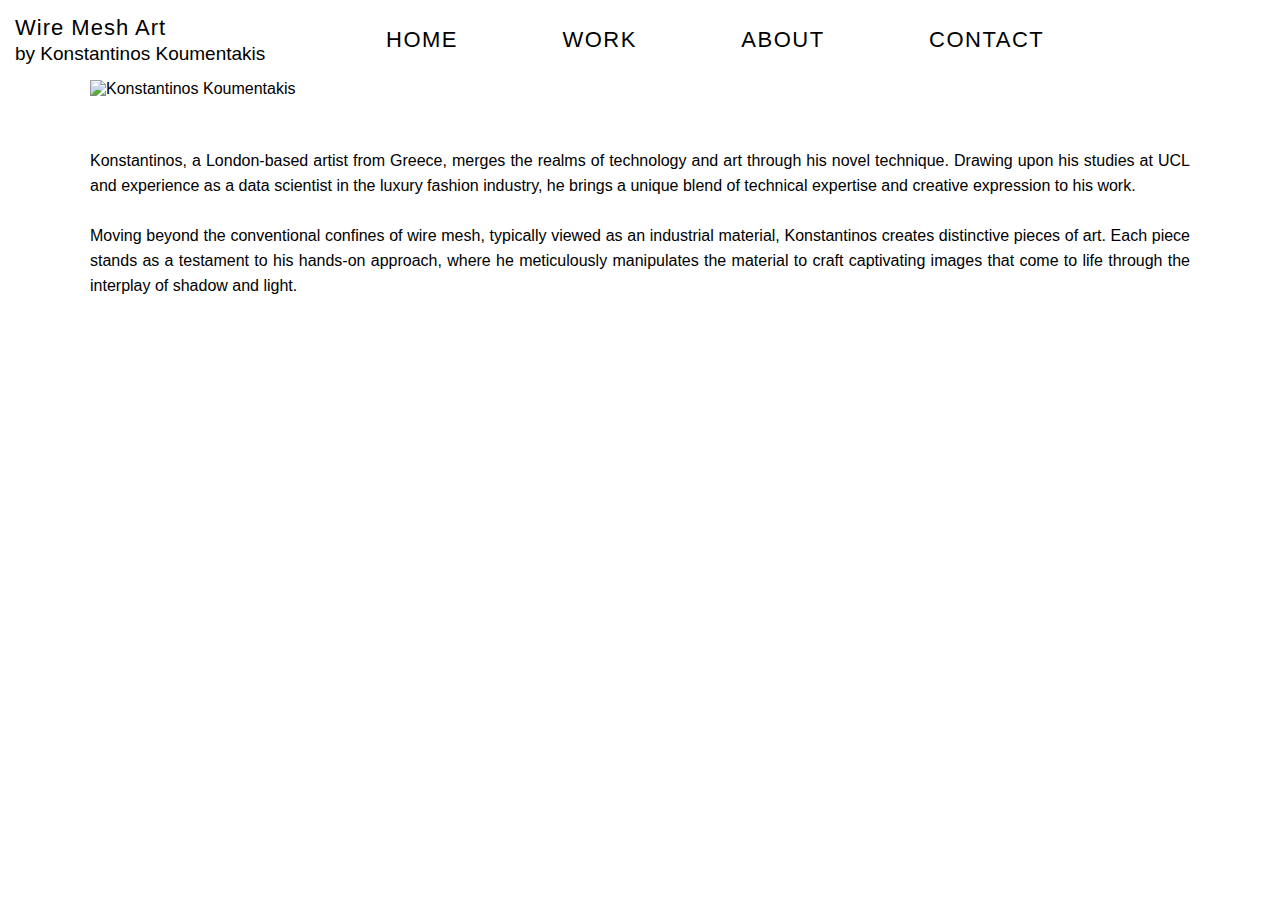
==== about.html @ 1218af3a "Added artist info, centered contact details" ====
<!DOCTYPE html>
<html lang="en">
<head>
    <!-- Metadata -->
    <meta charset="UTF-8" name="viewport" content="width=device-width, initial-scale=1.0">
    <!-- Tab text -->
    <title>Wire Mesh Art | Konstantinos Koumentakis</title>
    <!-- Style -->
    <link rel="stylesheet" type="text/css" href="appearance/styles.css">
</head>
<body>
    <!-- Navigation bar -->
    <nav id="navbar">
        <!-- Brand -->
        <div>
            <p class="brand-name">Wire Mesh Art</p>
            <p class="brand-artist">by Konstantinos Koumentakis</p>
        </div>
        <!-- Menu -->
        <div class="menu-items">
            <a href="index.html">HOME</a>
            <a href="work.html">WORK</a>
            <a href="about.html">ABOUT</a>
            <a href="contact.html">CONTACT</a>
        </div>
        <!-- Sandwich menu -->
        <div class="toggle-menu" onclick="toggleMenu()">
            <img src="images/icons/sandwich_menu.png" alt="menu" style="width: 30px; height: auto;">
        </div>
        <!-- Button to minimise sandwich menu -->
        <div class="close-menu">
            <img src="images/icons/x.png" alt="x" style="width: 30px; height: auto";>
        </div>
    </nav>
    <!-- Content -->
    <main>
        <img src="images/artist/artist.jpg" alt="Konstantinos Koumentakis" style="width: 1100px; max-width: 90%; display: block; margin: 0 auto;">
        <div class="artist-info">
            Konstantinos, a London-based artist from Greece, merges the realms of technology and art through his novel technique.
            Drawing upon his studies at UCL and experience as a data scientist in the luxury fashion industry, he brings a unique blend of technical expertise and creative expression to his work.
            <br>
            <br>
            Moving beyond the conventional confines of wire mesh, typically viewed as an industrial material, Konstantinos creates distinctive pieces of art.
            Each piece stands as a testament to his hands-on approach, where he meticulously manipulates the material to craft captivating images that come to life through the interplay of shadow and light.
        <div>
    </main>
    <!-- Interactivity -->
    <script src="appearance/utils.js"></script>
</body>
</html>
---- appearance/styles.css ----
/* Default style */
body {
    font-family: Noto Sans, sans-serif;
    margin: 0;
    padding: 0;
    font-weight: 200;
}

/* Navigation bar */
nav {
    background-color: rgba(255, 255, 255, 1);
    padding: 15px;
    text-align: center;
    position: sticky;
    top: 0;
    z-index: 999;
    transition: background-color 2s ease;
    display: flex; /* Use flexbox */
    justify-content: space-between;
    align-items: center;
}

/* Navigation bar: Brand */
nav .brand-name {
    margin: 0;
    font-size: 22px;
    text-align: left;
    margin-bottom: 2px;
    letter-spacing: 1px;
}
nav .brand-artist {
    margin: 0;
    font-size: 19px;
    text-align: left;
}

/* Navigation bar: Menu items */
nav .menu-items {
    flex-grow: 1;
    text-align: center;
}
nav .menu-items a {
    color: #000;
    text-decoration: none; /* Remove underline */
    font-size: 22px;
    margin-right: 100px;
    font-weight: 150;
    letter-spacing: 1.5px;
}

/* Hide cropped image */
.home-image {
    width: 100%;
}
.home-image-cropped {
    display: none;
    width: 100%;
}

/* Image grid and stack */
.image-grid {
    display: grid;
    grid-template-columns: repeat(2, 1fr); 
    grid-gap: 20px;
    padding-left: 20px;
    padding-right: 20px;
}
.image-grid img {
    max-width: 100%;
    height: auto;
    display: block;
    margin: 0 auto; /* Center images horizontally */
}
.image-stack {
    display: none;
    width: 92%;
    margin-left: 4%;
    margin-right: 4%;
    margin-bottom: 18px;
}

/* Artwork details */
.artwork-details {
    margin-top: 50px;
    margin-left: 40px;
    margin-bottom: 50px;
    line-height: 10px;
}

/* Artist information */
.artist-info {
    margin-top: 50px;
    margin-left: auto;
    margin-right: auto;
    width: fit-content;
    text-align: justify;
    width: 1100px;
    max-width: 90%;
    display: block;
    line-height: 25px;
}

/* Contact details */
.contact-box {
    margin-top: 100px;
    margin-left: auto;
    margin-right: auto;
    width: fit-content;
    text-align: left;
}
.contact-text {
    font-size: 19px;
    margin-bottom: 25px;
}
.contact-channel {
    margin-bottom: 10px;
    font-size: 19px;
}
.icon {
    margin-right: 10px;
    vertical-align: middle;
}

/* Hide sandwich menu and x buttons */
.toggle-menu {
    display: none;
    width: 30px;
    height: auto;
}
.close-menu {
    display: none;
    width: 30px;
    height: auto;
}

/* Media query for small screens */
@media (max-width: 1100px) {
    /* Show sanwich menu */
    .toggle-menu {
        display: block;
        top: 20px;
        right: 20px;
        cursor: pointer;
        
    }
    
    /* Expanded andwich menu */
    .menu-items {
        display: none; /* Hide by default */
        position: fixed;
        top: 0px;
        right: 0px;
        width: 80%;
        height: 100%;
        background-color: rgba(255, 255, 255, 0.95);
        z-index: 999;
        flex-direction: column;
        justify-content: center;
        align-items: right;
    }

    .menu-items a {
        margin: 20px;
        margin-left: 20%;
    }

    /* Show menu items and close button when sandwich is pressed */
    .menu-items.active {
        display: flex;
    }
    .close-menu.active {
        display: flex;
        z-index: 999;
        position: absolute;
        top: 24px;
        right: 15px;
        cursor: pointer;
    }
    
    /* Hide full home image */
    .home-image {
        display: none;
    }
    .home-image-cropped {
        display: inline-block;
    }
    
    /* Hide image grid */
    .image-grid{
        display: none;
    }
    .image-stack{
        display: block;
    }
    
    /* Decrease artwork details gap */
    .artwork-details {
        margin-top: 30px;
        margin-left: 20px;
        margin-bottom: 30px;
    }
    
    /* Decrease contact gap */
    .contact-box {
        margin-top: 50px;
        margin-left: 50px;
        margin-right: 50px;
        width: fit-content;
    }
}
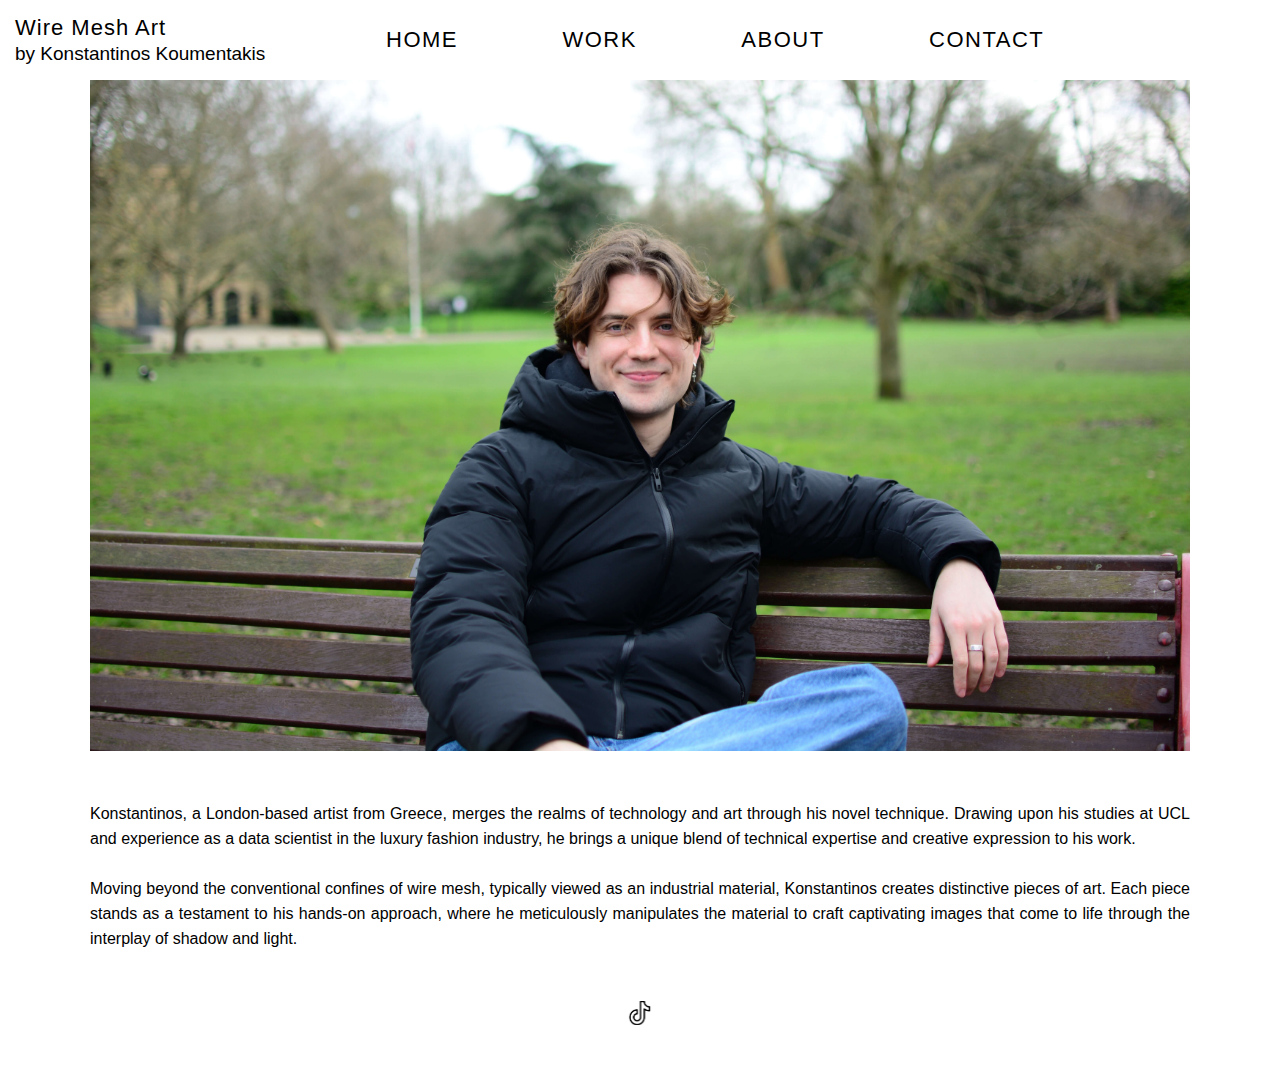
==== commit 713be850: "Make contact form" ====
--- a/about.html
+++ b/about.html
@@ -6,9 +6,9 @@
     <!-- Tab text -->
     <title>Wire Mesh Art | Konstantinos Koumentakis</title>
     <!-- Style -->
-    <link rel="stylesheet" type="text/css" href="appearance/styles.css">
+    <link rel="stylesheet" type="text/css" href="styles/styles.css">
 </head>
-<body>
+<body translate="no">
     <!-- Navigation bar -->
     <nav id="navbar">
         <!-- Brand -->
@@ -25,16 +25,16 @@
         </div>
         <!-- Sandwich menu -->
         <div class="toggle-menu" onclick="toggleMenu()">
-            <img src="images/icons/sandwich_menu.png" alt="menu" style="width: 30px; height: auto;">
+            <img src="assets/icons/sandwich_menu.png" alt="menu" style="width: 30px; height: auto;">
         </div>
         <!-- Button to minimise sandwich menu -->
         <div class="close-menu">
-            <img src="images/icons/x.png" alt="x" style="width: 30px; height: auto";>
+            <img src="assets/icons/x.png" alt="x" style="width: 30px; height: auto";>
         </div>
     </nav>
     <!-- Content -->
     <main>
-        <img src="images/artist/artist.jpg" alt="Konstantinos Koumentakis" style="width: 1100px; max-width: 90%; display: block; margin: 0 auto;">
+        <img src="assets/artist/artist.jpg" alt="Konstantinos Koumentakis" style="width: 1100px; max-width: 90%; display: block; margin: 0 auto;">
         <div class="artist-info">
             Konstantinos, a London-based artist from Greece, merges the realms of technology and art through his novel technique.
             Drawing upon his studies at UCL and experience as a data scientist in the luxury fashion industry, he brings a unique blend of technical expertise and creative expression to his work.
@@ -42,9 +42,15 @@
             <br>
             Moving beyond the conventional confines of wire mesh, typically viewed as an industrial material, Konstantinos creates distinctive pieces of art.
             Each piece stands as a testament to his hands-on approach, where he meticulously manipulates the material to craft captivating images that come to life through the interplay of shadow and light.
-        <div>
+        </div>
+        <!-- Tiktok link -->
+        <div style="text-align: center; margin-bottom: 50px;">
+            <a href="https://www.tiktok.com/@_kkonstantinos">
+                <img src="assets/icons/tiktok.jpg" alt="TikTok icon" class="icon" style="width: 30px; height: auto;">
+            </a>
+        </div>
     </main>
     <!-- Interactivity -->
-    <script src="appearance/utils.js"></script>
+    <script src="functions/utils.js"></script>
 </body>
 </html>--- a/styles/styles.css
+++ b/styles/styles.css
@@ -0,0 +1,226 @@
+/* Default style */
+body {
+    font-family: Noto Sans, sans-serif;
+    margin: 0;
+    padding: 0;
+    font-weight: 200;
+    font-size: 16px;
+}
+
+/* Navigation bar */
+nav {
+    background-color: rgba(255, 255, 255, 1);
+    padding: 15px;
+    text-align: center;
+    position: sticky;
+    top: 0;
+    z-index: 999;
+    transition: background-color 2s ease;
+    display: flex; /* Use flexbox */
+    justify-content: space-between;
+    align-items: center;
+}
+
+/* Navigation bar: Brand */
+nav .brand-name {
+    margin: 0;
+    font-size: 22px;
+    text-align: left;
+    margin-bottom: 2px;
+    letter-spacing: 1px;
+}
+nav .brand-artist {
+    margin: 0;
+    font-size: 19px;
+    text-align: left;
+}
+
+/* Navigation bar: Menu items */
+nav .menu-items {
+    flex-grow: 1;
+    text-align: center;
+}
+nav .menu-items a {
+    color: #000;
+    text-decoration: none; /* Remove underline */
+    font-size: 22px;
+    margin-right: 100px;
+    font-weight: 150;
+    letter-spacing: 1.5px;
+}
+
+/* Hide cropped image */
+.home-image {
+    width: 100%;
+}
+.home-image-cropped {
+    display: none;
+    width: 100%;
+}
+
+/* Image grid and stack */
+.image-grid {
+    display: grid;
+    grid-template-columns: repeat(2, 1fr); 
+    grid-gap: 20px;
+    padding-left: 20px;
+    padding-right: 20px;
+}
+.image-grid img {
+    max-width: 100%;
+    height: auto;
+    display: block;
+    margin: 0 auto; /* Center images horizontally */
+}
+.image-stack {
+    display: none;
+    width: 92%;
+    margin-left: 4%;
+    margin-right: 4%;
+    margin-bottom: 18px;
+}
+
+/* Artwork details */
+.artwork-details {
+    margin-top: 50px;
+    margin-left: 40px;
+    margin-bottom: 50px;
+    line-height: 10px;
+}
+
+/* Artist information */
+.artist-info {
+    margin-top: 50px;
+    margin-bottom: 50px;
+    margin-left: auto;
+    margin-right: auto;
+    text-align: justify;
+    width: 1100px;
+    max-width: 90%;
+    display: block;
+    line-height: 25px;
+}
+
+/* Contact details */
+.contact-form {
+    margin-top: 100px;
+    margin-left: auto;
+    margin-right: auto;
+    width: fit-content;
+    text-align: left;
+}
+
+input {
+    width: 500px;
+    height: 30px;
+    border: none;
+    border-bottom: 1px solid;
+    font-size: 16px;
+    font-weight: 300;
+}
+
+textarea {
+    width: 500px;
+    border: none;
+    border-bottom: 1px solid;
+    font-size: 16px;
+    font-weight: 300;
+}
+
+button[type="submit"] {
+    font-size: 16px;
+    font-weight: 300;
+}
+
+/* Hide sandwich menu and x buttons */
+.toggle-menu {
+    display: none;
+    width: 30px;
+    height: auto;
+}
+.close-menu {
+    display: none;
+    width: 30px;
+    height: auto;
+}
+
+/* Media query for small screens */
+@media (max-width: 1100px) {
+    /* Show sanwich menu */
+    .toggle-menu {
+        display: block;
+        top: 20px;
+        right: 20px;
+        cursor: pointer;
+        
+    }
+    
+    /* Expanded andwich menu */
+    .menu-items {
+        display: none; /* Hide by default */
+        position: fixed;
+        top: 0px;
+        right: 0px;
+        width: 80%;
+        height: 100%;
+        background-color: rgba(255, 255, 255, 0.95);
+        z-index: 999;
+        flex-direction: column;
+        justify-content: center;
+        align-items: right;
+    }
+
+    .menu-items a {
+        margin: 20px;
+        margin-left: 20%;
+    }
+
+    /* Show menu items and close button when sandwich is pressed */
+    .menu-items.active {
+        display: flex;
+    }
+    .close-menu.active {
+        display: flex;
+        z-index: 999;
+        position: absolute;
+        top: 24px;
+        right: 15px;
+        cursor: pointer;
+    }
+    
+    /* Hide full home image */
+    .home-image {
+        display: none;
+    }
+    .home-image-cropped {
+        display: inline-block;
+    }
+    
+    /* Hide image grid */
+    .image-grid{
+        display: none;
+    }
+    .image-stack{
+        display: block;
+    }
+    
+    /* Decrease artwork details gap */
+    .artwork-details {
+        margin-top: 30px;
+        margin-left: 20px;
+        margin-bottom: 30px;
+    }
+    
+    /* Contact details */
+    input {
+        width: 300px;
+    }
+
+    textarea {
+        width: 300px;
+    }
+
+    button[type="submit"] {
+        width: 300px;
+    }
+}
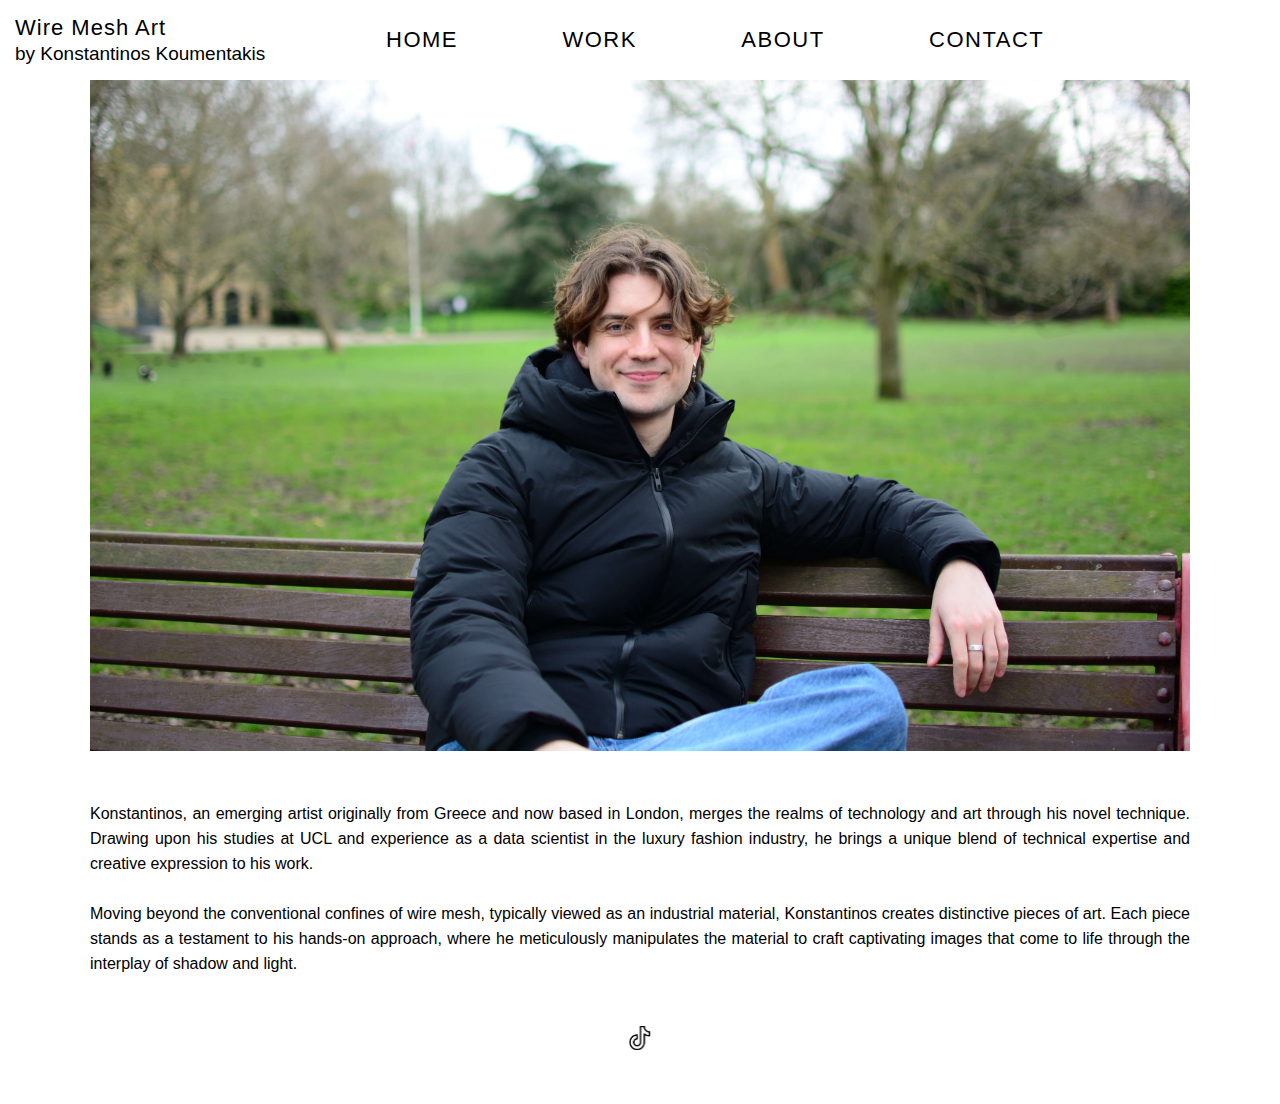
==== commit 9da5ec3b: "Update alt texts" ====
--- a/about.html
+++ b/about.html
@@ -6,8 +6,18 @@
     <!-- Tab text -->
     <title>Wire Mesh Art | Konstantinos Koumentakis</title>
     <!-- Style -->
-    <link rel="stylesheet" type="text/css" href="styles/styles.css">
+    <link rel="stylesheet" type="text/css" href="appearance/styles.css">
 </head>
+<!-- Google tag (gtag.js) -->
+<script async src="https://www.googletagmanager.com/gtag/js?id=G-LE7P45PRFR"></script>
+<script>
+  window.dataLayer = window.dataLayer || [];
+  function gtag(){dataLayer.push(arguments);}
+  gtag('js', new Date());
+  gtag('config', 'G-LE7P45PRFR');
+</script>
+<!-- Interactivity -->
+<script src="appearance/utils.js"></script>
 <body translate="no">
     <!-- Navigation bar -->
     <nav id="navbar">
@@ -25,18 +35,18 @@
         </div>
         <!-- Sandwich menu -->
         <div class="toggle-menu" onclick="toggleMenu()">
-            <img src="assets/icons/sandwich_menu.png" alt="menu" style="width: 30px; height: auto;">
+            <img src="assets/icons/sandwich_menu.png" style="width: 30px; height: auto;">
         </div>
         <!-- Button to minimise sandwich menu -->
         <div class="close-menu">
-            <img src="assets/icons/x.png" alt="x" style="width: 30px; height: auto";>
+            <img src="assets/icons/x.png" style="width: 30px; height: auto";>
         </div>
     </nav>
     <!-- Content -->
     <main>
         <img src="assets/artist/artist.jpg" alt="Konstantinos Koumentakis" style="width: 1100px; max-width: 90%; display: block; margin: 0 auto;">
         <div class="artist-info">
-            Konstantinos, a London-based artist from Greece, merges the realms of technology and art through his novel technique.
+            Konstantinos, an emerging artist originally from Greece and now based in London, merges the realms of technology and art through his novel technique.
             Drawing upon his studies at UCL and experience as a data scientist in the luxury fashion industry, he brings a unique blend of technical expertise and creative expression to his work.
             <br>
             <br>
@@ -50,7 +60,5 @@
             </a>
         </div>
     </main>
-    <!-- Interactivity -->
-    <script src="functions/utils.js"></script>
 </body>
 </html>--- a/appearance/styles.css
+++ b/appearance/styles.css
@@ -0,0 +1,226 @@
+/* Default style */
+body {
+    font-family: Noto Sans, sans-serif;
+    margin: 0;
+    padding: 0;
+    font-weight: 200;
+    font-size: 16px;
+}
+
+/* Navigation bar */
+nav {
+    background-color: rgba(255, 255, 255, 1);
+    padding: 15px;
+    text-align: center;
+    position: sticky;
+    top: 0;
+    z-index: 999;
+    transition: background-color 2s ease;
+    display: flex; /* Use flexbox */
+    justify-content: space-between;
+    align-items: center;
+}
+
+/* Navigation bar: Brand */
+nav .brand-name {
+    margin: 0;
+    font-size: 22px;
+    text-align: left;
+    margin-bottom: 2px;
+    letter-spacing: 1px;
+}
+nav .brand-artist {
+    margin: 0;
+    font-size: 19px;
+    text-align: left;
+}
+
+/* Navigation bar: Menu items */
+nav .menu-items {
+    flex-grow: 1;
+    text-align: center;
+}
+nav .menu-items a {
+    color: #000;
+    text-decoration: none; /* Remove underline */
+    font-size: 22px;
+    margin-right: 100px;
+    font-weight: 150;
+    letter-spacing: 1.5px;
+}
+
+/* Hide cropped image */
+.home-image {
+    width: 100%;
+}
+.home-image-cropped {
+    display: none;
+    width: 100%;
+}
+
+/* Image grid and stack */
+.image-grid {
+    display: grid;
+    grid-template-columns: repeat(2, 1fr); 
+    grid-gap: 20px;
+    padding-left: 20px;
+    padding-right: 20px;
+}
+.image-grid img {
+    max-width: 100%;
+    height: auto;
+    display: block;
+    margin: 0 auto; /* Center images horizontally */
+}
+.image-stack {
+    display: none;
+    width: 92%;
+    margin-left: 4%;
+    margin-right: 4%;
+    margin-bottom: 18px;
+}
+
+/* Artwork details */
+.artwork-details {
+    margin-top: 50px;
+    margin-left: 40px;
+    margin-bottom: 50px;
+    line-height: 10px;
+}
+
+/* Artist information */
+.artist-info {
+    margin-top: 50px;
+    margin-bottom: 50px;
+    margin-left: auto;
+    margin-right: auto;
+    text-align: justify;
+    width: 1100px;
+    max-width: 90%;
+    display: block;
+    line-height: 25px;
+}
+
+/* Contact details */
+.contact-form {
+    margin-top: 100px;
+    margin-left: auto;
+    margin-right: auto;
+    width: fit-content;
+    text-align: left;
+}
+
+input {
+    width: 500px;
+    height: 30px;
+    border: none;
+    border-bottom: 1px solid;
+    font-size: 16px;
+    font-weight: 300;
+}
+
+textarea {
+    width: 500px;
+    border: none;
+    border-bottom: 1px solid;
+    font-size: 16px;
+    font-weight: 300;
+}
+
+button[type="submit"] {
+    font-size: 16px;
+    font-weight: 300;
+}
+
+/* Hide sandwich menu and x buttons */
+.toggle-menu {
+    display: none;
+    width: 30px;
+    height: auto;
+}
+.close-menu {
+    display: none;
+    width: 30px;
+    height: auto;
+}
+
+/* Media query for small screens */
+@media (max-width: 1100px) {
+    /* Show sanwich menu */
+    .toggle-menu {
+        display: block;
+        top: 20px;
+        right: 20px;
+        cursor: pointer;
+        
+    }
+    
+    /* Expanded andwich menu */
+    .menu-items {
+        display: none; /* Hide by default */
+        position: fixed;
+        top: 0px;
+        right: 0px;
+        width: 80%;
+        height: 100%;
+        background-color: rgba(255, 255, 255, 0.95);
+        z-index: 999;
+        flex-direction: column;
+        justify-content: center;
+        align-items: right;
+    }
+
+    .menu-items a {
+        margin: 20px;
+        margin-left: 20%;
+    }
+
+    /* Show menu items and close button when sandwich is pressed */
+    .menu-items.active {
+        display: flex;
+    }
+    .close-menu.active {
+        display: flex;
+        z-index: 999;
+        position: absolute;
+        top: 24px;
+        right: 15px;
+        cursor: pointer;
+    }
+    
+    /* Hide full home image */
+    .home-image {
+        display: none;
+    }
+    .home-image-cropped {
+        display: inline-block;
+    }
+    
+    /* Hide image grid */
+    .image-grid{
+        display: none;
+    }
+    .image-stack{
+        display: block;
+    }
+    
+    /* Decrease artwork details gap */
+    .artwork-details {
+        margin-top: 30px;
+        margin-left: 20px;
+        margin-bottom: 30px;
+    }
+    
+    /* Contact details */
+    input {
+        width: 300px;
+    }
+
+    textarea {
+        width: 300px;
+    }
+
+    button[type="submit"] {
+        width: 300px;
+    }
+}
